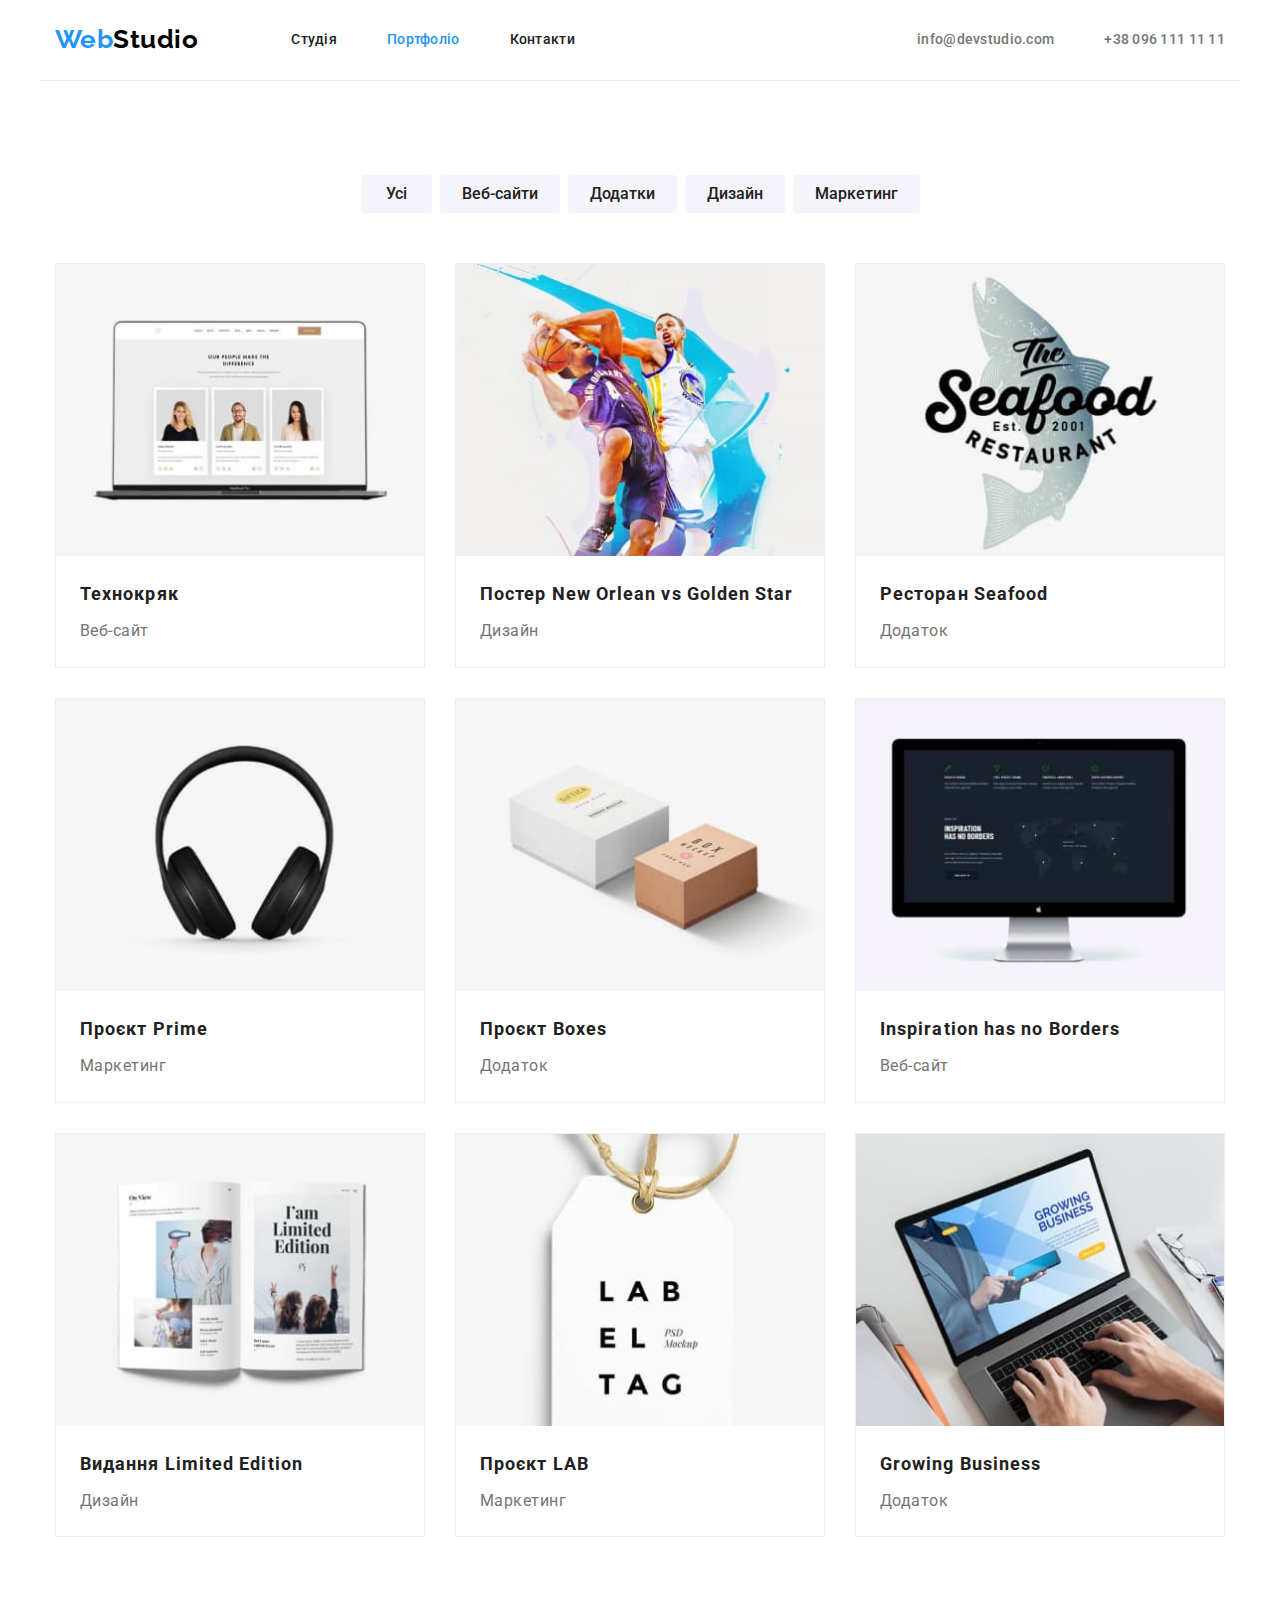
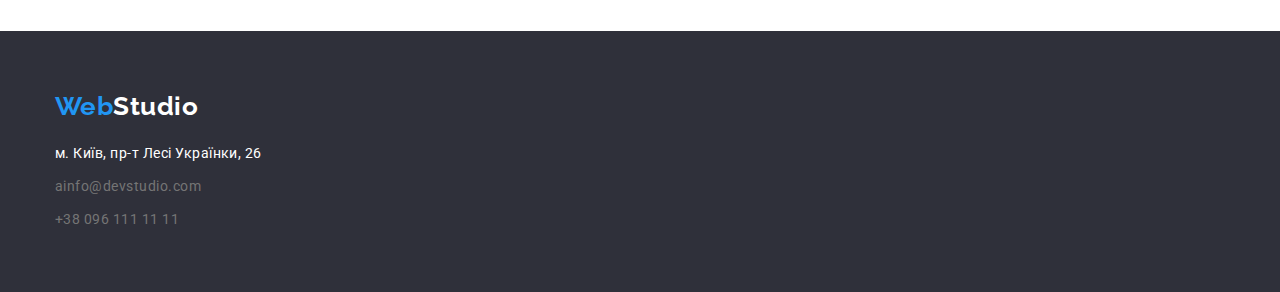
==== portfolio.html @ 68eb2c41 "клонує з goit-markup-hw-03" ====
<!DOCTYPE html>
<html lang="uk">
  <head>
    <meta charset="UTF-8" />
    <meta http-equiv="X-UA-Compatible" content="IE=edge" />
    <meta name="viewport" content="width=device-width, initial-scale=1.0" />
    <title>Portfolio</title>
    <link rel="preconnect" href="https://fonts.googleapis.com" />
    <link rel="preconnect" href="https://fonts.gstatic.com" crossorigin />
    <link
      href="https://fonts.googleapis.com/css2?family=Raleway:wght@700&family=Roboto:wght@400;500;700;900&display=swap"
      rel="stylesheet"
    />
    <link
      rel="stylesheet"
      href="https://cdnjs.cloudflare.com/ajax/libs/modern-normalize/1.1.0/modern-normalize.min.css"
    />
    <link rel="stylesheet" href="./css/styles.css" />
  </head>
  <body>
    <header>
      <div class="container navigation">
        <nav class="site-nav">
          <a href="./index.html" lang="en" class="logo">
            <span class="logo-web">Web</span
            ><span class="logo-studio">Studio</span>
          </a>
          <ul class="site-nav list">
            <li class="site-nav-item">
              <a class="site-nav-link" href="./index.html">Студія</a>
            </li>
            <li class="site-nav-item">
              <a class="site-nav-link current" href="./portfolio.html"
                >Портфоліо</a
              >
            </li>
            <li class="site-nav-item">
              <a class="site-nav-link" href="#">Контакти</a>
            </li>
          </ul>
        </nav>
        <ul class="contacts list">
          <li class="site-nav-item">
            <a class="contacts-link" href="mailto:info@devstudio.com"
              >info@devstudio.com</a
            >
          </li>
          <li class="site-nav-item">
            <a class="contacts-link" href="tel:+380961111111"
              >+38 096 111 11 11</a
            >
          </li>
        </ul>
      </div>
    </header>
    <main>
      <section class="section portfolio">
        <div class="container">
          <h1 class="visually-hidden">Портфоліо</h1>
          <ul class="portfolio-button list">
            <li class="portfolio-button-item">
              <button class="portfolio-button-filter first" type="button">
                Усі
              </button>
            </li>
            <li class="portfolio-button-item">
              <button class="portfolio-button-filter" type="button">
                Веб-сайти
              </button>
            </li>
            <li class="portfolio-button-item">
              <button class="portfolio-button-filter" type="button">
                Додатки
              </button>
            </li>
            <li class="portfolio-button-item">
              <button class="portfolio-button-filter" type="button">
                Дизайн
              </button>
            </li>
            <li class="portfolio-button-item">
              <button class="portfolio-button-filter" type="button">
                Маркетинг
              </button>
            </li>
          </ul>
          <ul class="portfolio-list list">
            <li class="portfolio-list-item">
              <img
                src="./images/portfolio1.jpg"
                alt="на ноутбуці відкиритий веб-сайт"
                width="370"
                height="294"
              />
              <div class="portfolio-list-text">
                <h2 class="portfolio-title">Технокряк</h2>
                <p class="portfolio-text">Веб-сайт</p>
              </div>
            </li>
            <li class="portfolio-list-item">
              <img
                src="./images/portfolio2.jpg"
                alt="два баскетболісти"
                width="370"
                height="294"
              />
              <div class="portfolio-list-text">
                <h2 class="portfolio-title">
                  Постер <span lang="en">New Orlean vs Golden Star</span>
                </h2>
                <p class="portfolio-text">Дизайн</p>
              </div>
            </li>
            <li class="portfolio-list-item">
              <img
                src="./images/portfolio3.jpg"
                alt="логотип ресторану"
                width="370"
                height="294"
              />
              <div class="portfolio-list-text">
                <h2 class="portfolio-title">
                  Ресторан <span lang="en">Seafood</span>
                </h2>
                <p class="portfolio-text">Додаток</p>
              </div>
            </li>
            <li class="portfolio-list-item">
              <img
                src="./images/portfolio4.jpg"
                alt="навушники"
                width="370"
                height="294"
              />
              <div class="portfolio-list-text">
                <h2 class="portfolio-title">
                  Проєкт <span lang="en">Prime</span>
                </h2>
                <p class="portfolio-text">Маркетинг</p>
              </div>
            </li>
            <li class="portfolio-list-item">
              <img
                src="./images/portfolio5.jpg"
                alt="два подарункові бокси"
                width="370"
                height="294"
              />
              <div class="portfolio-list-text">
                <h2 class="portfolio-title">
                  Проєкт <span lang="en">Boxes</span>
                </h2>
                <p class="portfolio-text">Додаток</p>
              </div>
            </li>
            <li class="portfolio-list-item">
              <img
                src="./images/portfolio6.jpg"
                alt="моноблок"
                width="370"
                height="294"
              />
              <div class="portfolio-list-text">
                <h2 class="portfolio-title" lang="en">
                  Inspiration has no Borders
                </h2>
                <p class="portfolio-text">Веб-сайт</p>
              </div>
            </li>
            <li class="portfolio-list-item">
              <img
                src="./images/portfolio7.jpg"
                alt="книга"
                width="370"
                height="294"
              />
              <div class="portfolio-list-text">
                <h2 class="portfolio-title">
                  Видання <span lang="en">Limited Edition</span>
                </h2>
                <p class="portfolio-text">Дизайн</p>
              </div>
            </li>
            <li class="portfolio-list-item">
              <img
                src="./images/portfolio8.jpg"
                alt="бирка"
                width="370"
                height="294"
              />
              <div class="portfolio-list-text">
                <h2 class="portfolio-title">Проєкт <span>LAB</span></h2>
                <p class="portfolio-text">Маркетинг</p>
              </div>
            </li>
            <li class="portfolio-list-item">
              <img
                src="./images/portfolio9.jpg"
                alt="людина користується ноутбуком"
                width="370"
                height="294"
              />
              <div class="portfolio-list-text">
                <h2 class="portfolio-title" lang="en">Growing Business</h2>
                <p class="portfolio-text">Додаток</p>
              </div>
            </li>
          </ul>
        </div>
      </section>
    </main>
    <footer class="footer">
      <div class="container">
        <a class="logo-footer" href="./index.html" lang="en"
          ><span class="logo-web-footer">Web</span
          ><span class="logo-studio-footer">Studio</span></a
        >
        <address>
          <ul class="list">
            <li class="contact">
              <a
                class="footer-maps-link"
                href="https://goo.gl/maps/6qPxD2orj38JxUZa8"
                target="_blank"
                rel="noopener noreferrer nofollow"
                >м. Київ, пр-т Лесі Українки, 26</a
              >
            </li>
            <li class="contact">
              <a class="footer-contact-link" href="mailto:ainfo@devstudio.com"
                >ainfo@devstudio.com</a
              >
            </li>
            <li class="contact">
              <a class="footer-contact-link tell" href="tel:+380961111111"
                >+38 096 111 11 11</a
              >
            </li>
          </ul>
        </address>
      </div>
    </footer>
  </body>
</html>
---- css/styles.css ----
:root {
   --title-text-color: #212121;
   --accent-color: #2196f3;
   --primary-white-color: #ffffff;
   --primaty-text-color: #757575;
   --title-text-color: #212121;
   --bg-team-color: #f5f4fa;

}



.visually-hidden {
      position: absolute;
      white-space: nowrap;
      width: 1px;
      height: 1px;
      overflow: hidden;
      border: 0;
      padding: 0;
      clip: rect(0 0 0 0);
      clip-path: inset(50%);
      margin: -1px;
  }



body {
    background-color: #ffffff;
    color: var(--primaty-text-color);

    font-family: 'Roboto', sans-serif;
    letter-spacing: 0.03em;
}

.section {
    padding-top: 94px;
    padding-bottom: 94px;
    /* outline: 3px dashed green; */
}

.list {
    list-style: none;
    margin: 0px;
    padding: 0px;
}

.container {
    width: 100%;
    max-width: 1200px;
    margin: 0 auto;
    padding-right: 15px;
    padding-left: 15px;

    /* outline: 2px solid red; */
}

img {
    display: block;
    max-width: 100%;
    height: auto;
}


/* CSS для Index.html */

/* Хедер index.html і portfilio.html*/

.navigation {
    display: flex;
    padding-top: 24px;
    padding-bottom: 25px;
    border-bottom: 1px solid #ececec;
    
}
.logo {
    margin-right: 93px;

    font-family: 'Raleway', sans-serif;
    font-weight: 700;
    font-size: 26px;
    line-height: 1.19;
    text-decoration: none;
    cursor: pointer;
}
.logo-web{
    padding-top: 24px;
    padding-bottom: 25px;

    color: #2196f3; 
    
}

.logo-studio{
    padding-top: 24px;
    padding-bottom: 25px; 

    color: #000000;  
}

.site-nav {
    display: flex;
    align-items: center;
}

.site-nav-item:not(:last-child){
    margin-right: 50px;
}

.site-nav-link {
    padding-top: 32px;
    padding-bottom: 32px;

    color: var(--title-text-color);
    font-weight: 500;
    font-size: 14px;
    line-height: 1.14;
    letter-spacing: 0.02em;
    text-decoration: none;
    cursor: pointer;
}
.site-nav-link:hover,
.site-nav-link:focus {
    color: var(--accent-color); 
}

.site-nav-link.current {
    color: var(--accent-color);
}

/* Контакти */

.contacts {
    display: flex;
    margin: 0px;
    margin-left: auto;
    align-items: center;
}
.contacts-link {
    padding-top: 32px;
    padding-bottom: 32px;

    color: var(--primaty-text-color); 
    font-weight: 500;
    font-size: 14px;
    line-height: 1.14;
    letter-spacing: 0.02em;
    text-decoration: none;
    cursor: pointer;
}

.contacts-link:hover,
.contacts-link:focus {
    color: var(--accent-color); 
} 
/* Мейн */
/* фон герою додав щоб було видно заголовок */

/* Герой */
.hero{
    background-color: #2f303a; 
    text-align: center;
}

.section-title.centered {
    text-align: center;
}

.hero-title {
    height: 120px;
    width: 696px;
    margin: 0 auto;
    margin-bottom: 30px;

    color: #ffffff; 
    font-weight: 900;
    font-size: 44px;
    line-height: 1.36;
    letter-spacing: 0.06em;
    text-transform: uppercase;
}

.hero-button {
    padding: 10px 32px;
    border: 0px solid transparent;
    border-radius: 4px;

    background-color: var(--accent-color); 
    color: var(--primary-white-color);   
    font-style: inherit;
    font-weight: 700;
    font-size: 16px;
    line-height: 1.9;
    letter-spacing: 0.06em;
    cursor: pointer;
}

.hero-button:hover,
.hero-button:focus {
    background: #188ce8;
    box-shadow: 0px 4px 4px rgba(0, 0, 0, 0.15);
}

 /* Переваги */

 .advantages-list {
    display: flex;
 }

 .avantages-item {
    width: calc((100% - 3 * 30px)/4);
    margin-right: 30px;
 }
 
 .avantages-item:last-child {
    margin-right: 0;
 }

.advantages-secondary-title {
    margin-top: 0px;
    margin-bottom: 10px;

    color: var(--title-text-color);
    font-weight: 700;
    font-size: 14px;
    line-height: 1.14;
    text-transform: uppercase;
}

.advantages-text {
    margin: 0px;

    font-size: 14px;
    line-height: 1.71;
}

/* Чим ми займаємось */


.section-title {
    margin-top: 0px;
    margin-bottom: 50px;

    color: var(--title-text-color);
    font-weight: 700;
    font-size: 36px;
    line-height: 1.17;
}

.price-list {
    display: flex;
}

.price-list-item {
    width: calc((100%-60px)/3);
}

.price-list-item:not(:last-child) {
    margin-right: 30px;
}

.section.list {
    padding-top: 0px;
    padding-bottom: 94px; 
}


/* Наша команда */

.section.team {
    background-color: #f5f4fA;;
}

.team-list {
    display: flex;
}

.team-cards {
    background: #ffffff;
    width: calc((100%-90px)/4);
    box-shadow: 0px 1px 3px rgba(0, 0, 0, 0.12),
                0px 1px 1px rgba(0, 0, 0, 0.14),
                0px 2px 1px rgba(0, 0, 0, 0.2);
    border-radius: 0px 0px 4px 4px;
}

.team-cards:not(:last-child) {
    margin-right: 30px;
}

.team-list-text {
    padding-top: 30px;
    padding-bottom: 30px;
    text-align: center;
}


.team-title {
    margin-top: 0px;
    margin-bottom: 10px;

    color: var(--title-text-color);
    font-weight: 500;
    font-size: 16px;
    line-height: 1.19;
    text-align: center; 
}

.team-text {
    margin: 0px;

    font-size: 16px;
    line-height: 1.19;
    text-align: center;
}

/* Футер index.html і portfilio.html*/
.footer{
    padding-top: 60px;
    padding-bottom: 60px;

    background-color: #2f303a; 
}

.logo-footer{
    display: inline-block;
    margin-bottom: 20px;

    font-family: 'Raleway', sans-serif;
    font-weight: 700;
    font-size: 26px;
    line-height: 1.19;
    text-decoration: none;
    cursor: pointer;
}

.footer-maps-link,
.footer-contact-link {
    display: inline-block;
    
}

.logo-web-footer{
    color: #2196f3; 
}

.logo-studio-footer{
    color: #ffffff; 
}

.footer-maps-link {
    margin-bottom: 9px;

    color: #ffffff;
    font-style: normal;
    font-weight: 400; 
    font-size: 14px;
    line-height: 1.71;
    text-decoration: none;
    cursor: pointer;
}

.footer-contact-link {
    margin-bottom: 9px;

    color: #757575;
    font-style: normal;
    font-weight: 400;
    font-size: 14px;
    line-height: 1.71;
    text-decoration: none;

    cursor: pointer;
}

.footer-contact-link.tell {
    margin-bottom: 0px;
}


.footer-maps-link:hover,
.footer-contact-link:hover {
    color: var(--accent-color);
}

.footer-maps-link:focus,
.footer-contact-link:focus {
    color: var(--accent-color);
}




/* CSS для portfolio.html */

.portfolio-button {
    display: flex;
    justify-content: center;
    margin-bottom: 50px;

    background: var(--primary-white-color);
    
}
.portfolio-button-filter.first {
    padding-right: 25px;
    padding-left: 25px;
}

.portfolio-button-filter {
    padding: 6px 22px;

    color: #212121;
    background-color: #f5f4fA;
    font-family: inherit;
    font-weight: 500;
    font-size: 16px;
    line-height: 26px;
    cursor: pointer;
    
    border: 0px solid transparent;
    border-radius: 4px;
}

.portfolio-button-item:not(:last-child) {
    margin-right: 8px;
}


.portfolio-button-filter:hover{
    color: #ffffff;
    background: #2196f3;
    border-radius: 4px;
    
    box-shadow: 0px 3px 1px rgba(0, 0, 0, 0.1), 
    0px 1px 2px rgba(0, 0, 0, 0.08), 
    0px 2px 2px rgba(0, 0, 0, 0.12);
    
}

.portfolio-list {
    display: flex;
    flex-wrap: wrap; 
}

.portfolio-list-item{
    width: 370px;
    border: 1px solid #EEEEEE;
}

.portfolio-list-item:not(:nth-child(3n)) {
    margin-right: 30px;
}

.portfolio-list-item:not(:nth-last-child(-n+3)) {
    margin-bottom: 30px;
}


.portfolio-title {
    margin-top: 0px;
    margin-bottom: 4px;
   
    color: var(--title-text-color);
    font-weight: 700;
    font-size: 18px;
    line-height: 2;
    letter-spacing: 0.06em;

}

.portfolio-text { 
    margin: 0px;

    font-size: 16px;
    line-height: 1.9;
}

.portfolio-list-text {
    padding: 20px 24px;
}
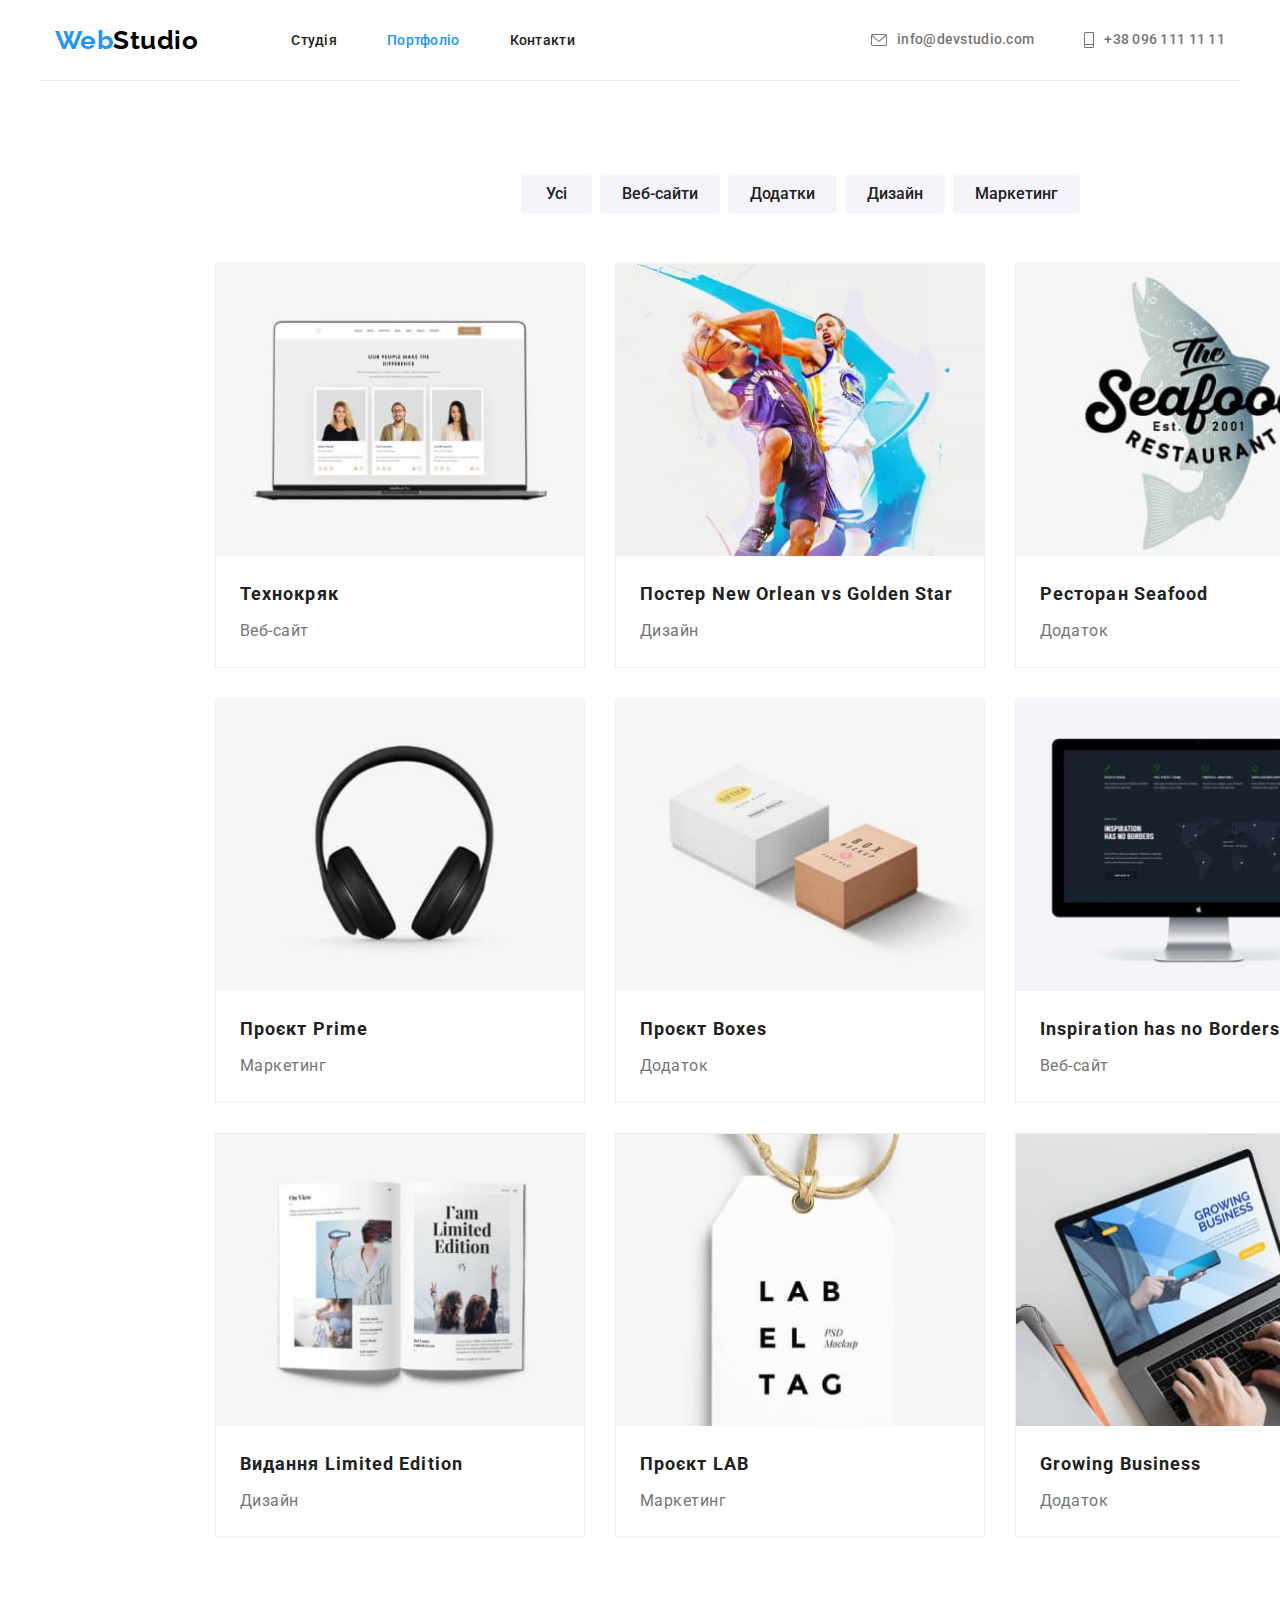
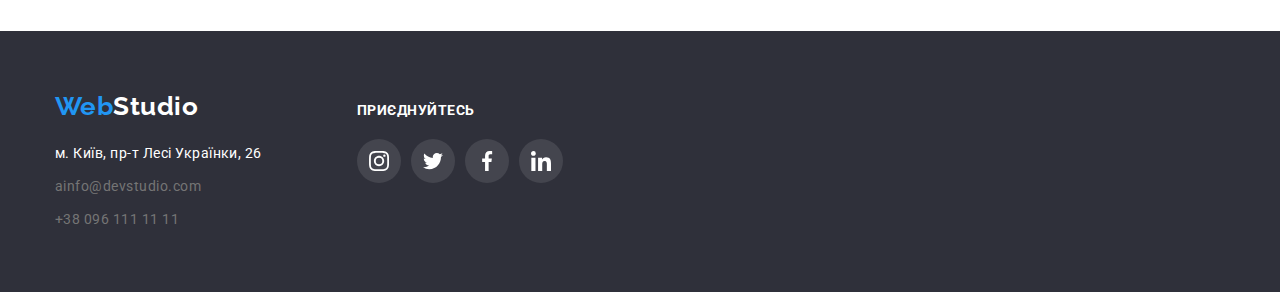
==== commit 6df1d653: "Додає тіні та іконки до двох сторінок" ====
--- a/portfolio.html
+++ b/portfolio.html
@@ -41,13 +41,19 @@
         </nav>
         <ul class="contacts list">
           <li class="site-nav-item">
-            <a class="contacts-link" href="mailto:info@devstudio.com"
-              >info@devstudio.com</a
+            <a class="contacts-link" href="mailto:info@devstudio.com">
+              <svg class="contacts-icon" width="16px" height="12px">
+                <use href="./images/icons.svg#icon-envelope"></use>
+              </svg>
+              info@devstudio.com</a
             >
           </li>
           <li class="site-nav-item">
-            <a class="contacts-link" href="tel:+380961111111"
-              >+38 096 111 11 11</a
+            <a class="contacts-link" href="tel:+380961111111">
+              <svg class="contacts-icon" width="10px" height="16px">
+                <use href="./images/icons.svg#icon-smartphone"></use>
+              </svg>
+              +38 096 111 11 11</a
             >
           </li>
         </ul>
@@ -86,158 +92,211 @@
           </ul>
           <ul class="portfolio-list list">
             <li class="portfolio-list-item">
-              <img
-                src="./images/portfolio1.jpg"
-                alt="на ноутбуці відкиритий веб-сайт"
-                width="370"
-                height="294"
-              />
-              <div class="portfolio-list-text">
-                <h2 class="portfolio-title">Технокряк</h2>
-                <p class="portfolio-text">Веб-сайт</p>
-              </div>
-            </li>
-            <li class="portfolio-list-item">
-              <img
-                src="./images/portfolio2.jpg"
-                alt="два баскетболісти"
-                width="370"
-                height="294"
-              />
-              <div class="portfolio-list-text">
-                <h2 class="portfolio-title">
-                  Постер <span lang="en">New Orlean vs Golden Star</span>
-                </h2>
-                <p class="portfolio-text">Дизайн</p>
-              </div>
-            </li>
-            <li class="portfolio-list-item">
-              <img
-                src="./images/portfolio3.jpg"
-                alt="логотип ресторану"
-                width="370"
-                height="294"
-              />
-              <div class="portfolio-list-text">
-                <h2 class="portfolio-title">
-                  Ресторан <span lang="en">Seafood</span>
-                </h2>
-                <p class="portfolio-text">Додаток</p>
-              </div>
-            </li>
-            <li class="portfolio-list-item">
-              <img
-                src="./images/portfolio4.jpg"
-                alt="навушники"
-                width="370"
-                height="294"
-              />
-              <div class="portfolio-list-text">
-                <h2 class="portfolio-title">
-                  Проєкт <span lang="en">Prime</span>
-                </h2>
-                <p class="portfolio-text">Маркетинг</p>
-              </div>
-            </li>
-            <li class="portfolio-list-item">
-              <img
-                src="./images/portfolio5.jpg"
-                alt="два подарункові бокси"
-                width="370"
-                height="294"
-              />
-              <div class="portfolio-list-text">
-                <h2 class="portfolio-title">
-                  Проєкт <span lang="en">Boxes</span>
-                </h2>
-                <p class="portfolio-text">Додаток</p>
-              </div>
-            </li>
-            <li class="portfolio-list-item">
-              <img
-                src="./images/portfolio6.jpg"
-                alt="моноблок"
-                width="370"
-                height="294"
-              />
-              <div class="portfolio-list-text">
-                <h2 class="portfolio-title" lang="en">
-                  Inspiration has no Borders
-                </h2>
-                <p class="portfolio-text">Веб-сайт</p>
-              </div>
-            </li>
-            <li class="portfolio-list-item">
-              <img
-                src="./images/portfolio7.jpg"
-                alt="книга"
-                width="370"
-                height="294"
-              />
-              <div class="portfolio-list-text">
-                <h2 class="portfolio-title">
-                  Видання <span lang="en">Limited Edition</span>
-                </h2>
-                <p class="portfolio-text">Дизайн</p>
-              </div>
-            </li>
-            <li class="portfolio-list-item">
-              <img
-                src="./images/portfolio8.jpg"
-                alt="бирка"
-                width="370"
-                height="294"
-              />
-              <div class="portfolio-list-text">
-                <h2 class="portfolio-title">Проєкт <span>LAB</span></h2>
-                <p class="portfolio-text">Маркетинг</p>
-              </div>
-            </li>
-            <li class="portfolio-list-item">
-              <img
-                src="./images/portfolio9.jpg"
-                alt="людина користується ноутбуком"
-                width="370"
-                height="294"
-              />
-              <div class="portfolio-list-text">
-                <h2 class="portfolio-title" lang="en">Growing Business</h2>
-                <p class="portfolio-text">Додаток</p>
-              </div>
+              <a class="portfolio-list-link" href="">
+                <img
+                  src="./images/portfolio1.jpg"
+                  alt="на ноутбуці відкиритий веб-сайт"
+                  width="370"
+                  height="294"
+                />
+                <div class="portfolio-list-text">
+                  <h2 class="portfolio-title">Технокряк</h2>
+                  <p class="portfolio-text">Веб-сайт</p>
+                </div>
+              </a>
+            </li>
+            <li class="portfolio-list-item">
+              <a class="portfolio-list-link" href="">
+                <img
+                  src="./images/portfolio2.jpg"
+                  alt="два баскетболісти"
+                  width="370"
+                  height="294"
+                />
+                <div class="portfolio-list-text">
+                  <h2 class="portfolio-title">
+                    Постер <span lang="en">New Orlean vs Golden Star</span>
+                  </h2>
+                  <p class="portfolio-text">Дизайн</p>
+                </div></a
+              >
+            </li>
+            <li class="portfolio-list-item">
+              <a class="portfolio-list-link" href="">
+                <img
+                  src="./images/portfolio3.jpg"
+                  alt="логотип ресторану"
+                  width="370"
+                  height="294"
+                />
+                <div class="portfolio-list-text">
+                  <h2 class="portfolio-title">
+                    Ресторан <span lang="en">Seafood</span>
+                  </h2>
+                  <p class="portfolio-text">Додаток</p>
+                </div></a
+              >
+            </li>
+            <li class="portfolio-list-item">
+              <a class="portfolio-list-link" href="">
+                <img
+                  src="./images/portfolio4.jpg"
+                  alt="навушники"
+                  width="370"
+                  height="294"
+                />
+                <div class="portfolio-list-text">
+                  <h2 class="portfolio-title">
+                    Проєкт <span lang="en">Prime</span>
+                  </h2>
+                  <p class="portfolio-text">Маркетинг</p>
+                </div></a
+              >
+            </li>
+            <li class="portfolio-list-item">
+              <a class="portfolio-list-link" href="">
+                <img
+                  src="./images/portfolio5.jpg"
+                  alt="два подарункові бокси"
+                  width="370"
+                  height="294"
+                />
+                <div class="portfolio-list-text">
+                  <h2 class="portfolio-title">
+                    Проєкт <span lang="en">Boxes</span>
+                  </h2>
+                  <p class="portfolio-text">Додаток</p>
+                </div></a
+              >
+            </li>
+            <li class="portfolio-list-item">
+              <a class="portfolio-list-link" href=""
+                ><img
+                  src="./images/portfolio6.jpg"
+                  alt="моноблок"
+                  width="370"
+                  height="294"
+                />
+                <div class="portfolio-list-text">
+                  <h2 class="portfolio-title" lang="en">
+                    Inspiration has no Borders
+                  </h2>
+                  <p class="portfolio-text">Веб-сайт</p>
+                </div></a
+              >
+            </li>
+            <li class="portfolio-list-item">
+              <a class="portfolio-list-link" href="">
+                <img
+                  src="./images/portfolio7.jpg"
+                  alt="книга"
+                  width="370"
+                  height="294"
+                />
+                <div class="portfolio-list-text">
+                  <h2 class="portfolio-title">
+                    Видання <span lang="en">Limited Edition</span>
+                  </h2>
+                  <p class="portfolio-text">Дизайн</p>
+                </div></a
+              >
+            </li>
+            <li class="portfolio-list-item">
+              <a class="portfolio-list-link" href="">
+                <img
+                  src="./images/portfolio8.jpg"
+                  alt="бирка"
+                  width="370"
+                  height="294"
+                />
+                <div class="portfolio-list-text">
+                  <h2 class="portfolio-title">Проєкт <span>LAB</span></h2>
+                  <p class="portfolio-text">Маркетинг</p>
+                </div></a
+              >
+            </li>
+            <li class="portfolio-list-item">
+              <a class="portfolio-list-link" href=""
+                ><img
+                  src="./images/portfolio9.jpg"
+                  alt="людина користується ноутбуком"
+                  width="370"
+                  height="294"
+                />
+                <div class="portfolio-list-text">
+                  <h2 class="portfolio-title" lang="en">Growing Business</h2>
+                  <p class="portfolio-text">Додаток</p>
+                </div></a
+              >
             </li>
           </ul>
         </div>
       </section>
     </main>
     <footer class="footer">
-      <div class="container">
-        <a class="logo-footer" href="./index.html" lang="en"
-          ><span class="logo-web-footer">Web</span
-          ><span class="logo-studio-footer">Studio</span></a
-        >
-        <address>
-          <ul class="list">
-            <li class="contact">
-              <a
-                class="footer-maps-link"
-                href="https://goo.gl/maps/6qPxD2orj38JxUZa8"
-                target="_blank"
-                rel="noopener noreferrer nofollow"
-                >м. Київ, пр-т Лесі Українки, 26</a
-              >
-            </li>
-            <li class="contact">
-              <a class="footer-contact-link" href="mailto:ainfo@devstudio.com"
-                >ainfo@devstudio.com</a
-              >
-            </li>
-            <li class="contact">
-              <a class="footer-contact-link tell" href="tel:+380961111111"
-                >+38 096 111 11 11</a
-              >
+      <div class="container footer-list">
+        <div>
+          <a class="logo-footer" href="./index.html" lang="en"
+            ><span class="logo-web-footer">Web</span
+            ><span class="logo-studio-footer">Studio</span></a
+          >
+          <address>
+            <ul class="list">
+              <li>
+                <a
+                  class="footer-maps-link"
+                  href="https://goo.gl/maps/6qPxD2orj38JxUZa8"
+                  target="_blank"
+                  rel="noopener noreferrer nofollow"
+                  >м. Київ, пр-т Лесі Українки, 26</a
+                >
+              </li>
+              <li>
+                <a class="footer-contact-link" href="mailto:ainfo@devstudio.com"
+                  >ainfo@devstudio.com</a
+                >
+              </li>
+              <li>
+                <a class="footer-contact-link tell" href="tel:+380961111111"
+                  >+38 096 111 11 11</a
+                >
+              </li>
+            </ul>
+          </address>
+        </div>
+        <div class="follow">
+          <h3 class="folow-title">Приєднуйтесь</h3>
+          <ul class="follow-list list">
+            <li class="follow-item">
+              <a class="follow-link" href="">
+                <svg class="follow-icon" width="20px" height="20px">
+                  <use href="./images/icons.svg#icon-instagram"></use>
+                </svg>
+              </a>
+            </li>
+            <li class="follow-item">
+              <a class="follow-link" href="">
+                <svg class="follow-icon" width="20px" height="20px">
+                  <use href="./images/icons.svg#icon-twitter"></use>
+                </svg>
+              </a>
+            </li>
+            <li class="follow-item">
+              <a class="follow-link" href="">
+                <svg class="follow-icon" width="20px" height="20px">
+                  <use href="./images/icons.svg#icon-facebook"></use>
+                </svg>
+              </a>
+            </li>
+            <li class="follow-item">
+              <a class="follow-link" href="">
+                <svg class="follow-icon" width="20px" height="20px">
+                  <use href="./images/icons.svg#icon-linkedin"></use>
+                </svg>
+              </a>
             </li>
           </ul>
-        </address>
+        </div>
       </div>
     </footer>
   </body>
--- a/css/styles.css
+++ b/css/styles.css
@@ -5,9 +5,10 @@
    --primaty-text-color: #757575;
    --title-text-color: #212121;
    --bg-team-color: #f5f4fa;
-
-}
-
+   --bg-color:#2f303a;
+   --icon-color: #AFB1B8;
+
+}
 
 
 .visually-hidden {
@@ -33,17 +34,23 @@
     letter-spacing: 0.03em;
 }
 
+.list {
+    list-style: none;
+
+    margin: 0px;
+    padding: 0px;
+}
+
 .section {
+    margin-right: auto;
+    margin-left: auto;
     padding-top: 94px;
     padding-bottom: 94px;
+    width: 1600px;
     /* outline: 3px dashed green; */
 }
 
-.list {
-    list-style: none;
-    margin: 0px;
-    padding: 0px;
-}
+
 
 .container {
     width: 100%;
@@ -68,8 +75,6 @@
 
 .navigation {
     display: flex;
-    padding-top: 24px;
-    padding-bottom: 25px;
     border-bottom: 1px solid #ececec;
     
 }
@@ -137,16 +142,26 @@
     align-items: center;
 }
 .contacts-link {
+    display: flex;
+    align-items: center;
+    gap: 10px;
+    width: 100%;
+    height: 100%;
     padding-top: 32px;
     padding-bottom: 32px;
 
     color: var(--primaty-text-color); 
+    
     font-weight: 500;
     font-size: 14px;
     line-height: 1.14;
     letter-spacing: 0.02em;
     text-decoration: none;
     cursor: pointer;
+}
+
+.contacts-icon {
+    fill: currentColor;
 }
 
 .contacts-link:hover,
@@ -157,10 +172,28 @@
 /* фон герою додав щоб було видно заголовок */
 
 /* Герой */
-.hero{
-    background-color: #2f303a; 
+.section-hero{
+    margin-right: auto;
+    margin-left: auto;
+    width: 1600px;
+    height: 600px;
+    background-color: var(--bg-color);
+    background-image: linear-gradient(
+        rgba(47, 48, 58, 0.4),
+        rgba(47, 48, 58, 0.4)
+    ),
+        url(../images/herobg.jpg);
+    background-repeat: no-repeat;
+    background-position: center;
     text-align: center;
-}
+    
+}
+
+.hero-pos {
+    padding-top: 200px;
+    padding-bottom: 200px;
+}
+
 
 .section-title.centered {
     text-align: center;
@@ -205,6 +238,16 @@
 
  .advantages-list {
     display: flex;
+ }
+
+ .advantages-icon {
+    width: 270px;
+    height: 120px;
+    padding: 25px 100px;
+    margin-bottom: 30px;
+    background-color: #f5f4fa;
+    border-radius: 4px;
+    
  }
 
  .avantages-item {
@@ -307,19 +350,89 @@
 }
 
 .team-text {
-    margin: 0px;
+    margin: 16px;
 
     font-size: 16px;
     line-height: 1.19;
     text-align: center;
 }
+
+.team-net {
+    display: flex;
+    justify-content: center;
+    gap: 10px;
+}
+
+.team-link {
+    display: flex;
+    width: 44px;
+    height: 44px;
+    align-items: center;
+    justify-content: center;
+    border-radius: 50%;
+    color: var(--icon-color);
+    cursor: pointer;
+}
+
+.team-icon {
+    fill: currentColor;
+}
+
+.team-link:hover,
+.team-link:focus {
+    color: var(--primary-white-color);
+    background-color: var(--accent-color);
+}
+
+
+/* Постійні клієнти */
+.clients {
+    display: flex;
+    justify-content: center;
+    gap: 30px;
+}
+
+.clients-item {
+    width: calc((100% - 5*30px) / 6);
+    height: 92px;  
+   
+}
+
+.clients-link {
+    display: flex;
+    width: 100%;
+    height: 100%;
+    align-items: center;
+    justify-content: center;
+    border: 1px solid #afb1b8;
+    border-radius: 4px;
+    color: var(--icon-color);
+}
+
+.clients-icon {
+    fill: currentColor;
+}
+
+
+.clients-link:hover,
+.clients-link:focus {
+    color: var(--accent-color);
+    border-color: var(--accent-color);
+}
+
 
 /* Футер index.html і portfilio.html*/
 .footer{
     padding-top: 60px;
     padding-bottom: 60px;
 
-    background-color: #2f303a; 
+    background-color: var(--bg-color);
+}
+
+.footer-list {
+    display: flex;
+    align-items: baseline;
+    gap: 70px;
 }
 
 .logo-footer{
@@ -330,8 +443,13 @@
     font-weight: 700;
     font-size: 26px;
     line-height: 1.19;
+    
     text-decoration: none;
     cursor: pointer;
+}
+
+.footer-maps-link {
+    padding-right: 25px;
 }
 
 .footer-maps-link,
@@ -388,6 +506,54 @@
     color: var(--accent-color);
 }
 
+.follow-list {
+    display: flex;
+
+}
+
+.folow-title {
+    margin-top: 0;
+    margin-bottom: 20px;
+
+    font-weight: 700;
+    font-size: 14px;
+    line-height: 1.14;
+    text-transform: uppercase;
+    color: #FFFFFF;
+}
+
+.follow-item {
+    display: flex;
+    width: 44px;
+    height: 44px;
+}
+
+.follow-link {
+    display: flex;
+    width: 100%;
+    height: 100%;
+    align-items: center;
+    justify-content: center;
+    border-radius: 50%;
+    background-color: rgba(255, 255, 255, 0.1);
+    color: var(--primary-white-color);
+    cursor: pointer;
+}
+
+.follow-list {
+    display: flex;
+    gap: 10px;
+}
+
+.follow-icon {
+    fill: currentColor;
+}
+
+.follow-link:hover,
+.follow-link:focus {
+    color: var(--primary-white-color);
+    background-color: var(--accent-color);
+}
 
 
 
@@ -426,7 +592,8 @@
 }
 
 
-.portfolio-button-filter:hover{
+.portfolio-button-filter:hover,
+.portfolio-button-filter:focus {
     color: #ffffff;
     background: #2196f3;
     border-radius: 4px;
@@ -440,6 +607,21 @@
 .portfolio-list {
     display: flex;
     flex-wrap: wrap; 
+}
+
+.portfolio-list-link {
+    display: block;
+    text-decoration: none;
+    color: inherit;
+   
+}
+
+
+.portfolio-list-link:hover,
+.portfolio-list-link:focus {
+    box-shadow: 0px 1px 1px rgba(0, 0, 0, 0.12), 
+                0px 4px 4px rgba(0, 0, 0, 0.06), 
+                1px 4px 6px rgba(0, 0, 0, 0.16);
 }
 
 .portfolio-list-item{
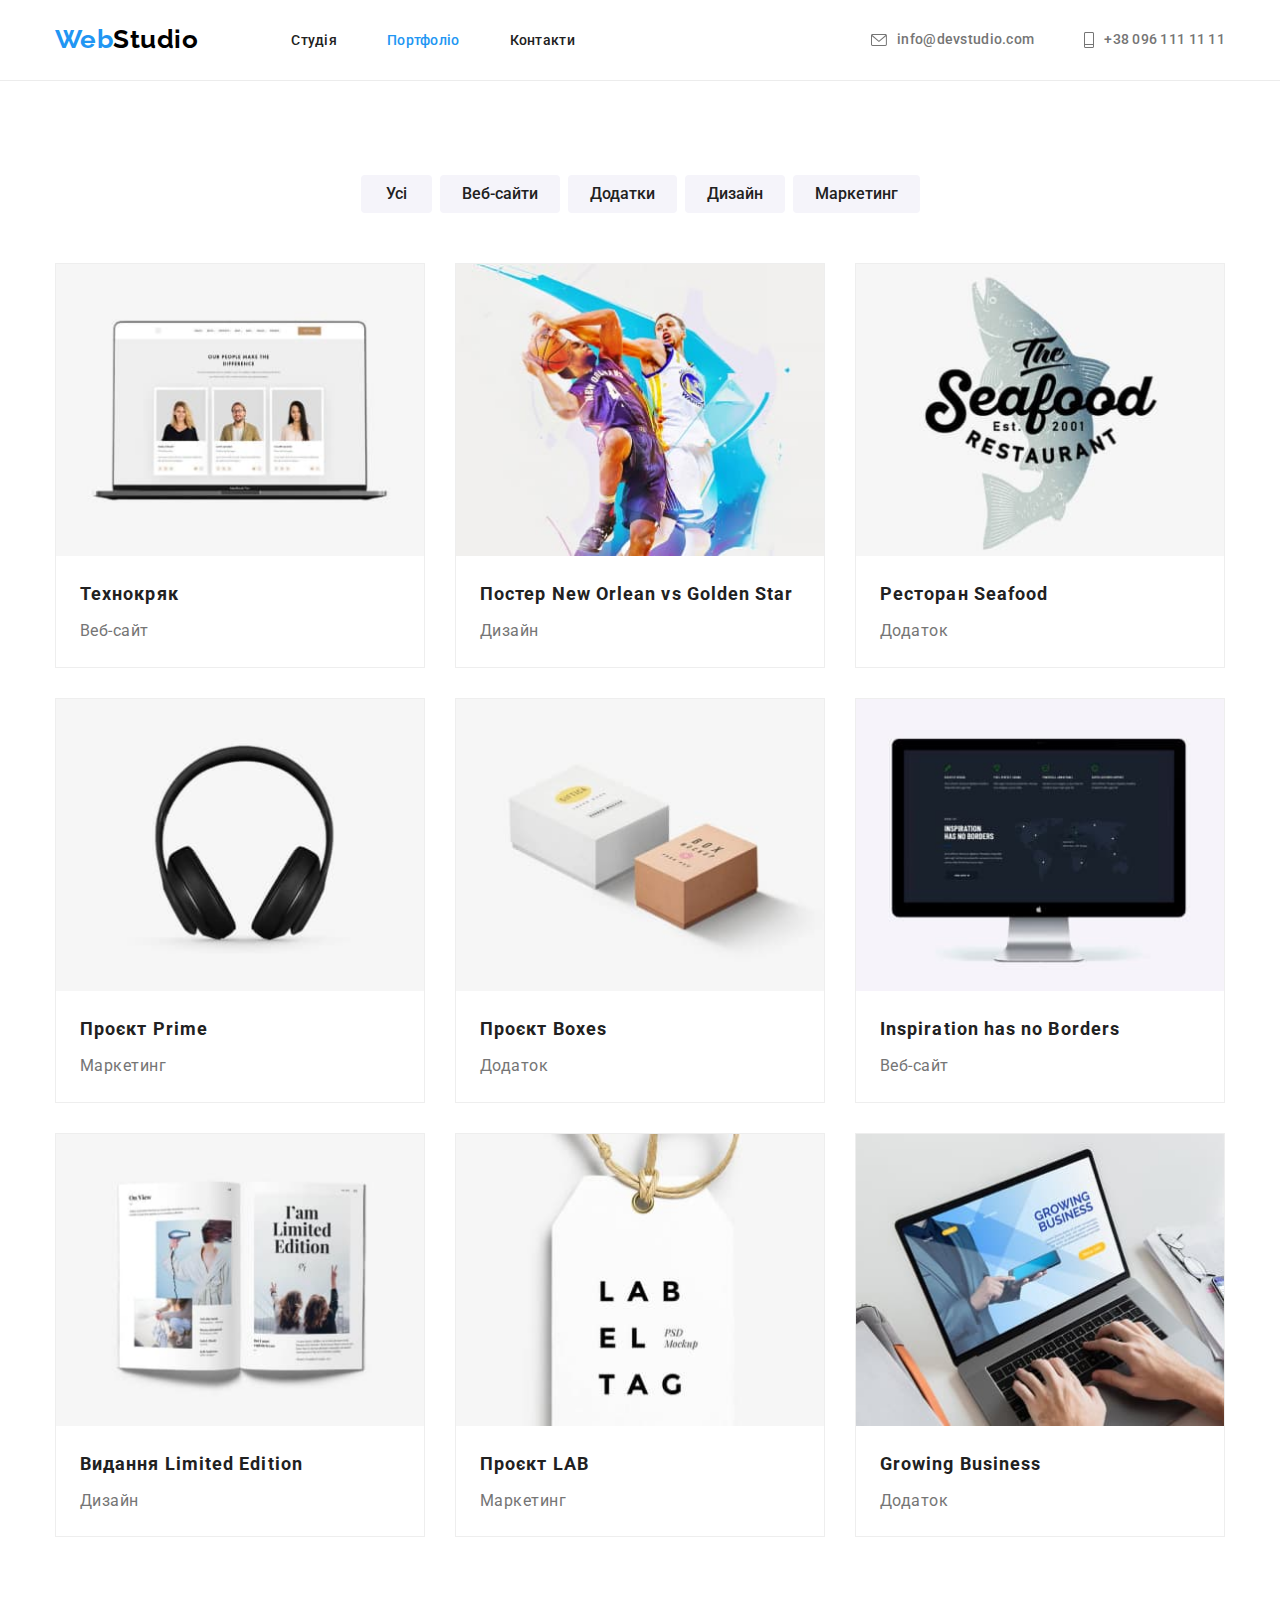
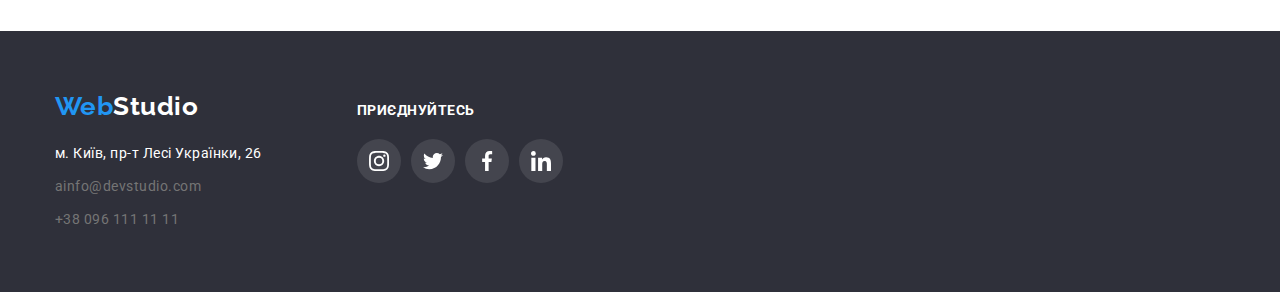
==== commit 030d3bb9: "вносить зміни по зауваженням ментора дз 4" ====
--- a/portfolio.html
+++ b/portfolio.html
@@ -18,7 +18,7 @@
     <link rel="stylesheet" href="./css/styles.css" />
   </head>
   <body>
-    <header>
+    <header class="header">
       <div class="container navigation">
         <nav class="site-nav">
           <a href="./index.html" lang="en" class="logo">
@@ -42,7 +42,7 @@
         <ul class="contacts list">
           <li class="site-nav-item">
             <a class="contacts-link" href="mailto:info@devstudio.com">
-              <svg class="contacts-icon" width="16px" height="12px">
+              <svg class="contacts-icon" width="16" height="12">
                 <use href="./images/icons.svg#icon-envelope"></use>
               </svg>
               info@devstudio.com</a
@@ -50,7 +50,7 @@
           </li>
           <li class="site-nav-item">
             <a class="contacts-link" href="tel:+380961111111">
-              <svg class="contacts-icon" width="10px" height="16px">
+              <svg class="contacts-icon" width="10" height="16">
                 <use href="./images/icons.svg#icon-smartphone"></use>
               </svg>
               +38 096 111 11 11</a
@@ -269,28 +269,28 @@
           <ul class="follow-list list">
             <li class="follow-item">
               <a class="follow-link" href="">
-                <svg class="follow-icon" width="20px" height="20px">
+                <svg class="follow-icon" width="20" height="20">
                   <use href="./images/icons.svg#icon-instagram"></use>
                 </svg>
               </a>
             </li>
             <li class="follow-item">
               <a class="follow-link" href="">
-                <svg class="follow-icon" width="20px" height="20px">
+                <svg class="follow-icon" width="20" height="20">
                   <use href="./images/icons.svg#icon-twitter"></use>
                 </svg>
               </a>
             </li>
             <li class="follow-item">
               <a class="follow-link" href="">
-                <svg class="follow-icon" width="20px" height="20px">
+                <svg class="follow-icon" width="20" height="20">
                   <use href="./images/icons.svg#icon-facebook"></use>
                 </svg>
               </a>
             </li>
             <li class="follow-item">
               <a class="follow-link" href="">
-                <svg class="follow-icon" width="20px" height="20px">
+                <svg class="follow-icon" width="20" height="20">
                   <use href="./images/icons.svg#icon-linkedin"></use>
                 </svg>
               </a>
--- a/css/styles.css
+++ b/css/styles.css
@@ -46,7 +46,6 @@
     margin-left: auto;
     padding-top: 94px;
     padding-bottom: 94px;
-    width: 1600px;
     /* outline: 3px dashed green; */
 }
 
@@ -72,13 +71,18 @@
 /* CSS для Index.html */
 
 /* Хедер index.html і portfilio.html*/
+.header {
+    border-bottom: 1px solid #ececec;
+}
 
 .navigation {
     display: flex;
-    border-bottom: 1px solid #ececec;
     
 }
 .logo {
+    display: block;
+    padding-top: 24px;
+    padding-bottom: 25px;
     margin-right: 93px;
 
     font-family: 'Raleway', sans-serif;
@@ -175,8 +179,10 @@
 .section-hero{
     margin-right: auto;
     margin-left: auto;
-    width: 1600px;
-    height: 600px;
+    width: 100%;
+    max-width: 1600px;
+    padding-top: 200px;
+    padding-bottom: 200px;
     background-color: var(--bg-color);
     background-image: linear-gradient(
         rgba(47, 48, 58, 0.4),
@@ -190,8 +196,7 @@
 }
 
 .hero-pos {
-    padding-top: 200px;
-    padding-bottom: 200px;
+
 }
 
 
@@ -240,15 +245,17 @@
     display: flex;
  }
 
- .advantages-icon {
-    width: 270px;
+ .advantages-icon-block {
+    display: flex;
+    align-items: center;
+    justify-content: center;
+    width: 100%;
     height: 120px;
-    padding: 25px 100px;
     margin-bottom: 30px;
     background-color: #f5f4fa;
     border-radius: 4px;
-    
  }
+
 
  .avantages-item {
     width: calc((100% - 3 * 30px)/4);
@@ -625,7 +632,7 @@
 }
 
 .portfolio-list-item{
-    width: 370px;
+    width: calc((100% - 2*30px)/3);
     border: 1px solid #EEEEEE;
 }
 
